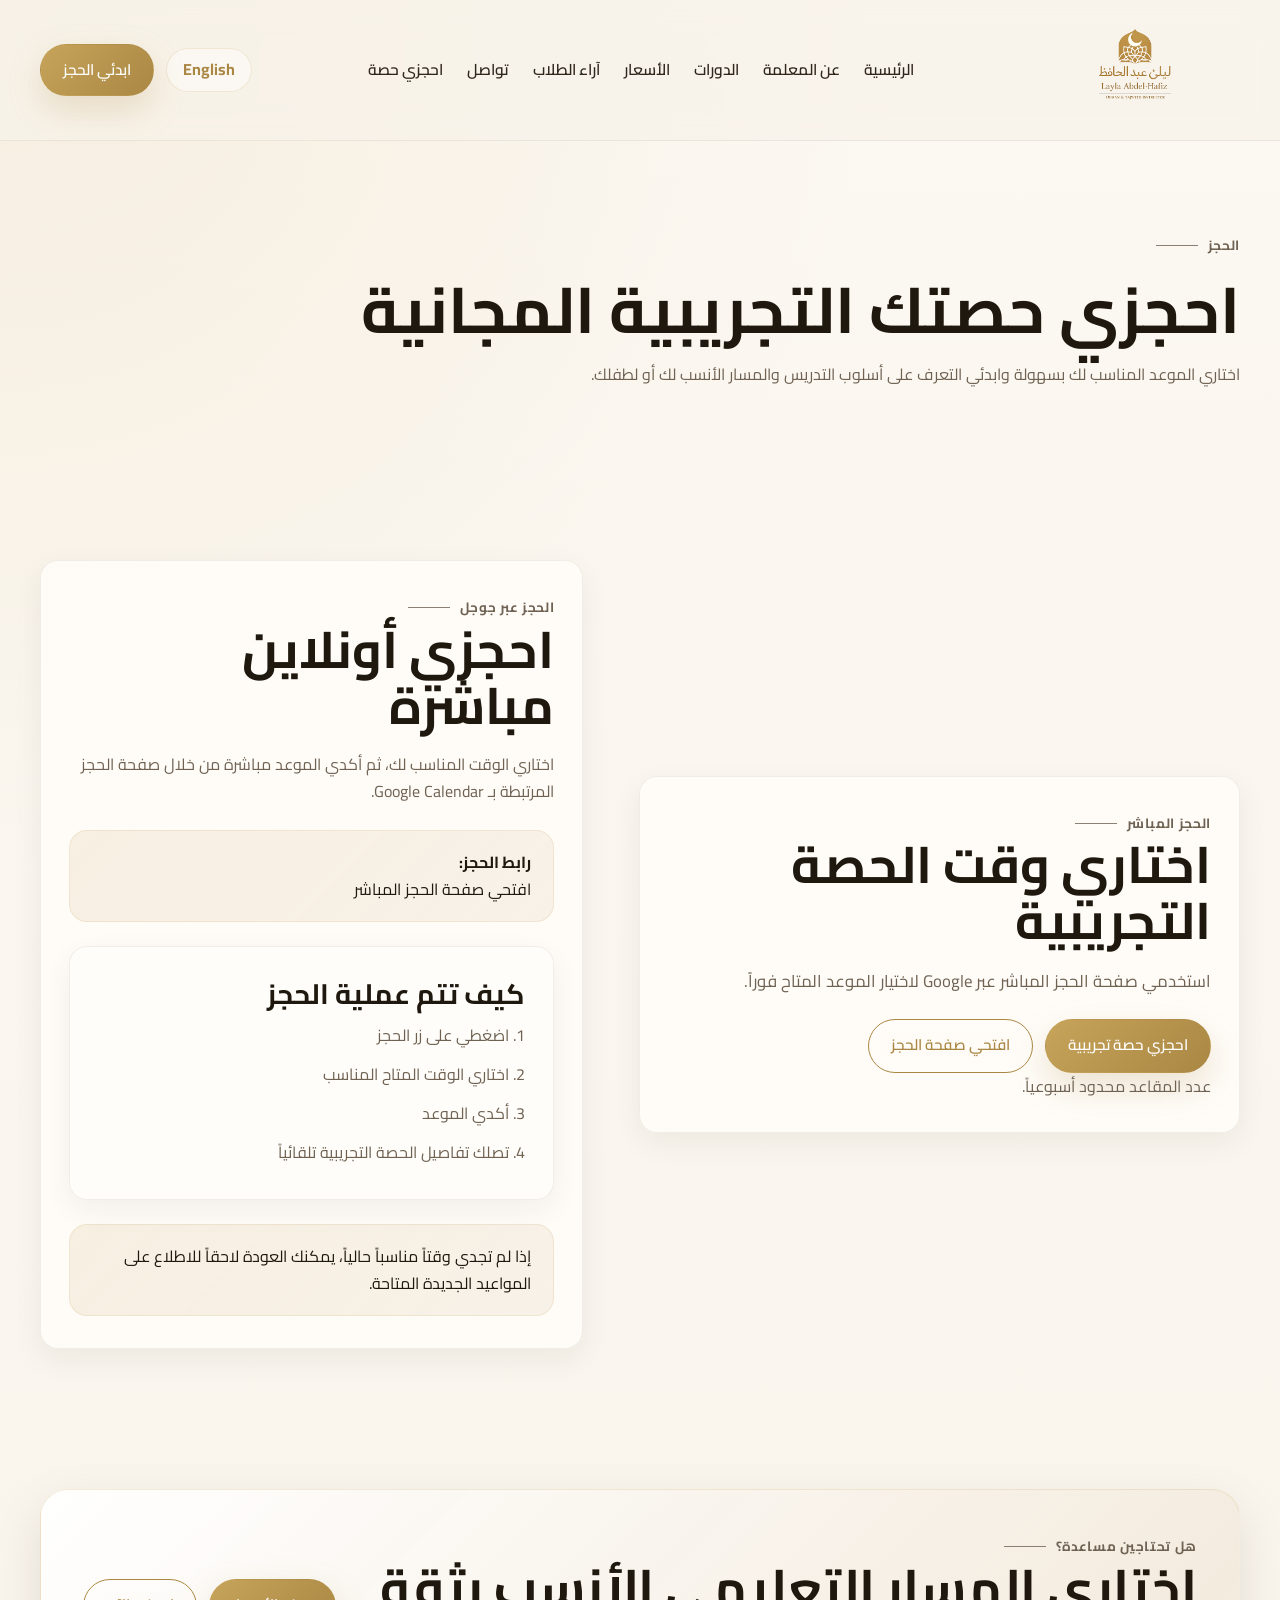
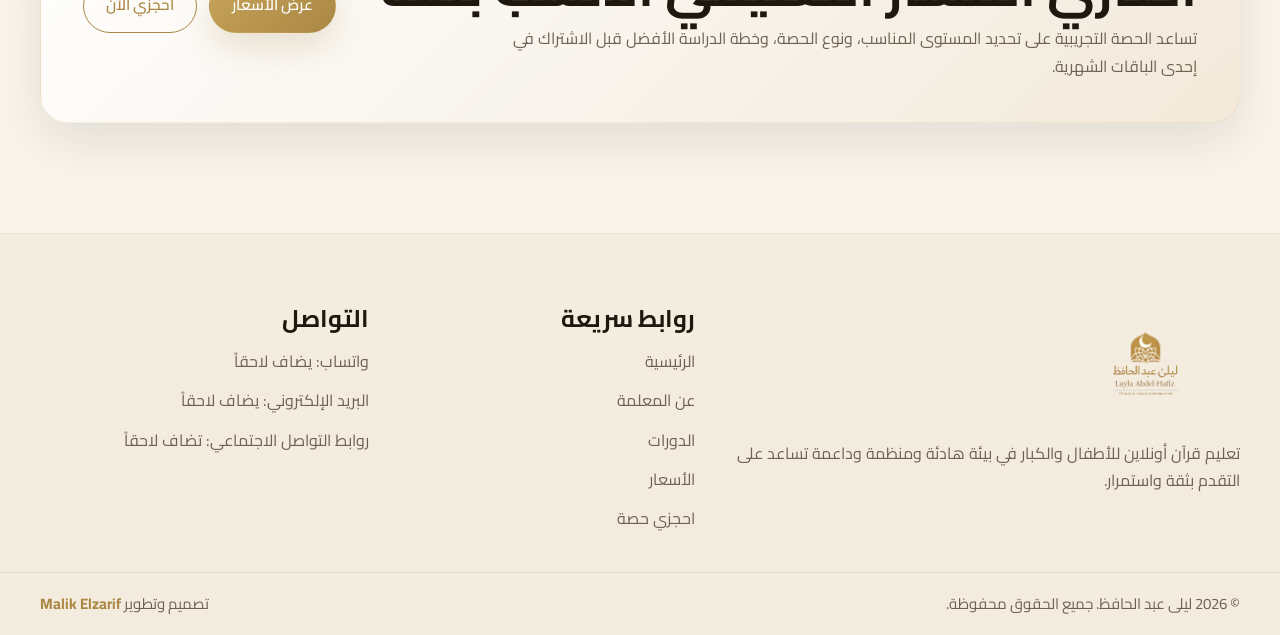
==== booking-ar.html @ ade0690b "Add files via upload" ====
<!DOCTYPE html>
<html lang="ar" dir="rtl">
<head>
  <meta charset="UTF-8" />
  <meta name="viewport" content="width=device-width, initial-scale=1.0" />
  <title>احجزي حصة تجريبية | الشيخة ليلى عبد الحافظ</title>
  <meta
    name="description"
    content="احجزي حصة قرآن تجريبية مجانية مع الشيخة ليلى عبد الحافظ. اختاري الموعد المناسب بسهولة عبر صفحة الحجز."
  />
  <meta name="theme-color" content="#c7a45a" />

  <link rel="preconnect" href="https://fonts.googleapis.com" />
  <link rel="preconnect" href="https://fonts.gstatic.com" crossorigin />
  <link
    href="https://fonts.googleapis.com/css2?family=Cairo:wght@400;500;600;700&family=Cormorant+Garamond:wght@500;600;700&display=swap"
    rel="stylesheet"
  />

  <link rel="stylesheet" href="css/style.css" />
</head>
<body class="rtl">
  <a class="skip-link" href="#main-content">انتقل إلى المحتوى</a>

  <header class="site-header" id="top">
    <div class="container header-inner">
      <a href="index-ar.html" class="brand" aria-label="الصفحة الرئيسية للشيخة ليلى عبد الحافظ">
        <img
          src="assets/images/logo-main.png"
          alt="شعار ليلى عبد الحافظ"
          class="site-logo"
        />
      </a>

      <nav class="main-nav" aria-label="التنقل الرئيسي">
        <a href="index-ar.html#home">الرئيسية</a>
        <a href="index-ar.html#about">عن المعلمة</a>
        <a href="index-ar.html#courses">الدورات</a>
        <a href="index-ar.html#pricing">الأسعار</a>
        <a href="index-ar.html#testimonials">آراء الطلاب</a>
        <a href="index-ar.html#contact">تواصل</a>
        <a href="booking-ar.html">احجزي حصة</a>
      </nav>

      <div class="header-actions">
        <a class="lang-switch" href="booking.html" aria-label="التبديل إلى الإنجليزية">
          English
        </a>
        <a
          class="btn btn-sm btn-primary"
          href="https://calendar.app.google/a3Hc6gs7eMdaEA286"
          target="_blank"
          rel="noopener noreferrer"
        >
          ابدئي الحجز
        </a>
      </div>

      <button
        class="menu-toggle"
        type="button"
        aria-expanded="false"
        aria-controls="mobile-menu"
        aria-label="فتح القائمة"
      >
        <span></span>
        <span></span>
        <span></span>
      </button>
    </div>

    <div class="mobile-menu" id="mobile-menu">
      <nav class="mobile-nav" aria-label="التنقل عبر الجوال">
        <a href="index-ar.html#home">الرئيسية</a>
        <a href="index-ar.html#about">عن المعلمة</a>
        <a href="index-ar.html#courses">الدورات</a>
        <a href="index-ar.html#pricing">الأسعار</a>
        <a href="index-ar.html#testimonials">آراء الطلاب</a>
        <a href="index-ar.html#contact">تواصل</a>
        <a href="booking-ar.html">احجزي حصة</a>
        <a href="booking.html">English</a>
      </nav>
    </div>
  </header>

  <main id="main-content">
    <section class="page-hero">
      <div class="container">
        <p class="eyebrow">الحجز</p>
        <h1>احجزي حصتك التجريبية المجانية</h1>
        <p>
          اختاري الموعد المناسب لك بسهولة وابدئي التعرف على أسلوب التدريس
          والمسار الأنسب لك أو لطفلك.
        </p>
      </div>
    </section>

    <section class="section" id="booking-form">
      <div class="container split-layout">
        <div class="content-card">
          <p class="eyebrow">الحجز المباشر</p>
          <h2>اختاري وقت الحصة التجريبية</h2>
          <p class="section-intro">
            استخدمي صفحة الحجز المباشر عبر Google لاختيار الموعد المتاح فوراً.
          </p>

          <div class="cta-actions" style="margin-top: 24px;">
            <a
              class="btn btn-primary"
              href="https://calendar.app.google/a3Hc6gs7eMdaEA286"
              target="_blank"
              rel="noopener noreferrer"
            >
              احجزي حصة تجريبية
            </a>

            <a
              class="btn btn-secondary"
              href="https://calendar.app.google/a3Hc6gs7eMdaEA286"
              target="_blank"
              rel="noopener noreferrer"
            >
              افتحي صفحة الحجز
            </a>
          </div>

          <p class="cta-note">عدد المقاعد محدود أسبوعياً.</p>
        </div>

        <div class="content-card">
          <p class="eyebrow">الحجز عبر جوجل</p>
          <h2>احجزي أونلاين مباشرة</h2>
          <p>
            اختاري الوقت المناسب لك، ثم أكدي الموعد مباشرة من خلال صفحة
            الحجز المرتبطة بـ Google Calendar.
          </p>

          <div class="trial-banner" style="margin-top: 24px;">
            <p>
              <strong>رابط الحجز:</strong><br />
              <a
                href="https://calendar.app.google/a3Hc6gs7eMdaEA286"
                target="_blank"
                rel="noopener noreferrer"
              >
                افتحي صفحة الحجز المباشر
              </a>
            </p>
          </div>

          <div class="content-card" style="margin-top: 24px;">
            <h3>كيف تتم عملية الحجز</h3>
            <ul style="display:grid; gap:12px; color:var(--text-soft);">
              <li>1. اضغطي على زر الحجز</li>
              <li>2. اختاري الوقت المتاح المناسب</li>
              <li>3. أكدي الموعد</li>
              <li>4. تصلك تفاصيل الحصة التجريبية تلقائياً</li>
            </ul>
          </div>

          <div class="trial-banner" style="margin-top: 24px;">
            <p>
              إذا لم تجدي وقتاً مناسباً حالياً، يمكنك العودة لاحقاً للاطلاع على
              المواعيد الجديدة المتاحة.
            </p>
          </div>
        </div>
      </div>
    </section>

    <section class="section cta-section">
      <div class="container cta-box">
        <div>
          <p class="eyebrow">هل تحتاجين مساعدة؟</p>
          <h2>اختاري المسار التعليمي الأنسب بثقة</h2>
          <p>
            تساعد الحصة التجريبية على تحديد المستوى المناسب، ونوع الحصة،
            وخطة الدراسة الأفضل قبل الاشتراك في إحدى الباقات الشهرية.
          </p>
        </div>

        <div class="cta-actions">
          <a class="btn btn-primary" href="index-ar.html#pricing">عرض الأسعار</a>
          <a
            class="btn btn-secondary"
            href="https://calendar.app.google/a3Hc6gs7eMdaEA286"
            target="_blank"
            rel="noopener noreferrer"
          >
            احجزي الآن
          </a>
        </div>
      </div>
    </section>
  </main>

  <footer class="site-footer" id="contact">
    <div class="container footer-grid">
      <div class="footer-brand">
        <a href="index-ar.html" class="brand footer-brand-link">
          <img
            src="assets/images/logo-main.png"
            alt="شعار ليلى عبد الحافظ"
            class="site-logo footer-logo"
          />
        </a>
        <p>
          تعليم قرآن أونلاين للأطفال والكبار في بيئة هادئة ومنظمة وداعمة تساعد
          على التقدم بثقة واستمرار.
        </p>
      </div>

      <div class="footer-links">
        <h3>روابط سريعة</h3>
        <ul>
          <li><a href="index-ar.html#home">الرئيسية</a></li>
          <li><a href="index-ar.html#about">عن المعلمة</a></li>
          <li><a href="index-ar.html#courses">الدورات</a></li>
          <li><a href="index-ar.html#pricing">الأسعار</a></li>
          <li><a href="booking-ar.html">احجزي حصة</a></li>
        </ul>
      </div>

      <div class="footer-contact">
        <h3>التواصل</h3>
        <ul>
          <li>واتساب: يضاف لاحقاً</li>
          <li>البريد الإلكتروني: يضاف لاحقاً</li>
          <li>روابط التواصل الاجتماعي: تضاف لاحقاً</li>
        </ul>
      </div>
    </div>

    <div class="footer-bottom">
      <div class="container footer-bottom-inner">
        <p>© 2026 ليلى عبد الحافظ. جميع الحقوق محفوظة.</p>
        <p>
          تصميم وتطوير
          <a href="https://malikelzarif.com" target="_blank" rel="noopener noreferrer">
            Malik Elzarif
          </a>
        </p>
      </div>
    </div>
  </footer>

  <script src="js/script.js"></script>
</body>
</html>
---- css/style.css ----
/* =========================
   LAILA ABDUL HAFIZ WEBSITE
   Global Design System
   ========================= */

:root {
  --bg: #f8f3ea;
  --bg-soft: #fdfaf4;
  --surface: #fffdf9;
  --surface-strong: #f4ece0;
  --text: #2f261c;
  --text-soft: #6f6253;
  --heading: #1f180f;
  --line: rgba(80, 58, 30, 0.12);
  --gold: #c7a45a;
  --gold-deep: #aa8743;
  --gold-soft: rgba(199, 164, 90, 0.14);
  --beige: #e8dcc7;
  --beige-deep: #d7c4a4;
  --white: #ffffff;
  --shadow-sm: 0 10px 30px rgba(40, 28, 12, 0.06);
  --shadow-md: 0 18px 50px rgba(40, 28, 12, 0.1);
  --shadow-lg: 0 24px 70px rgba(40, 28, 12, 0.14);
  --radius-sm: 12px;
  --radius-md: 18px;
  --radius-lg: 28px;
  --radius-pill: 999px;
  --container: 1200px;
  --header-height: 92px;
  --transition: 0.28s ease;
}

/* =========================
   RESET
   ========================= */

*,
*::before,
*::after {
  box-sizing: border-box;
}

html {
  scroll-behavior: smooth;
}

body {
  margin: 0;
  min-width: 320px;
  background:
    radial-gradient(circle at top left, rgba(199, 164, 90, 0.12), transparent 34%),
    linear-gradient(180deg, #fcf8f2 0%, #f8f3ea 100%);
  color: var(--text);
  font-family: "Inter", system-ui, -apple-system, BlinkMacSystemFont, "Segoe UI", sans-serif;
  font-size: 16px;
  line-height: 1.7;
  overflow-x: hidden;
}

body.rtl {
  font-family: "Cairo", "Inter", sans-serif;
  direction: rtl;
  text-align: right;
}

body.menu-open {
  overflow: hidden;
}

img {
  display: block;
  max-width: 100%;
  height: auto;
}

a {
  color: inherit;
  text-decoration: none;
  transition:
    color var(--transition),
    background-color var(--transition),
    border-color var(--transition),
    transform var(--transition),
    box-shadow var(--transition);
}

button,
input,
textarea,
select {
  font: inherit;
}

button {
  cursor: pointer;
  border: 0;
  background: transparent;
}

ul,
ol {
  margin: 0;
  padding: 0;
  list-style: none;
}

p,
h1,
h2,
h3,
h4 {
  margin-top: 0;
}

h1,
h2,
h3,
h4 {
  color: var(--heading);
  font-family: "Cormorant Garamond", Georgia, serif;
  line-height: 1.1;
  letter-spacing: -0.02em;
}

body.rtl h1,
body.rtl h2,
body.rtl h3,
body.rtl h4 {
  font-family: "Cairo", sans-serif;
  letter-spacing: 0;
}

::selection {
  background: rgba(199, 164, 90, 0.22);
}

/* =========================
   LAYOUT
   ========================= */

.container {
  width: min(100% - 2rem, var(--container));
  margin-inline: auto;
}

.section {
  padding: 110px 0;
}

.section-heading {
  max-width: 760px;
  margin-bottom: 56px;
}

.section-heading.center {
  margin-inline: auto;
  text-align: center;
}

.section-heading h2,
.section h2 {
  font-size: clamp(2.2rem, 4vw, 3.6rem);
  margin-bottom: 18px;
}

.section-intro {
  color: var(--text-soft);
  font-size: 1.05rem;
}

.eyebrow {
  display: inline-flex;
  align-items: center;
  gap: 10px;
  margin-bottom: 18px;
  color: var(--gold-deep);
  font-size: 0.84rem;
  font-weight: 700;
  letter-spacing: 0.18em;
  text-transform: uppercase;
}

body.rtl .eyebrow {
  letter-spacing: 0.05em;
}

.eyebrow::before {
  content: "";
  width: 42px;
  height: 1px;
  background: currentColor;
  opacity: 0.8;
}

body.rtl .eyebrow::before {
  order: 2;
}

.skip-link {
  position: absolute;
  top: -100px;
  left: 20px;
  z-index: 1000;
  padding: 12px 18px;
  border-radius: var(--radius-pill);
  background: var(--heading);
  color: var(--white);
}

.skip-link:focus {
  top: 20px;
}

/* =========================
   BUTTONS
   ========================= */

.btn {
  display: inline-flex;
  align-items: center;
  justify-content: center;
  min-height: 54px;
  padding: 0 24px;
  border: 1px solid transparent;
  border-radius: var(--radius-pill);
  font-weight: 600;
  text-align: center;
  box-shadow: none;
}

.btn:hover {
  transform: translateY(-2px);
}

.btn-primary {
  background: linear-gradient(135deg, var(--gold) 0%, var(--gold-deep) 100%);
  color: #fff;
  box-shadow: 0 14px 34px rgba(170, 135, 67, 0.22);
}

.btn-primary:hover {
  box-shadow: 0 18px 42px rgba(170, 135, 67, 0.3);
}

.btn-secondary {
  background: rgba(255, 255, 255, 0.65);
  color: var(--heading);
  border-color: rgba(199, 164, 90, 0.25);
  backdrop-filter: blur(6px);
}

.btn-secondary:hover {
  background: var(--white);
  border-color: rgba(199, 164, 90, 0.5);
}

.btn-sm {
  min-height: 44px;
  padding: 0 18px;
  font-size: 0.95rem;
}

.text-link {
  display: inline-flex;
  align-items: center;
  gap: 10px;
  color: var(--gold-deep);
  font-weight: 700;
}

.text-link::after {
  content: "→";
  font-size: 1rem;
}

body.rtl .text-link::after {
  content: "←";
}

/* =========================
   HEADER / LOGO
   ========================= */

.site-header {
  position: sticky;
  top: 0;
  z-index: 100;
  backdrop-filter: blur(14px);
  background: rgba(248, 243, 234, 0.78);
  border-bottom: 1px solid rgba(80, 58, 30, 0.08);
}

.header-inner {
  display: flex;
  align-items: center;
  justify-content: space-between;
  gap: 22px;
  min-height: var(--header-height);
}

.brand {
  display: inline-flex;
  align-items: center;
  flex-shrink: 0;
}

.site-logo {
  display: block;
  width: auto;
  height: 140px;
  object-fit: contain;
}

.footer-logo {
  height: 126px;
}

.main-nav {
  display: flex;
  align-items: center;
  gap: 24px;
}

.main-nav a {
  position: relative;
  color: var(--text);
  font-size: 0.97rem;
  font-weight: 600;
}

.main-nav a::after {
  content: "";
  position: absolute;
  inset-inline-start: 0;
  bottom: -8px;
  width: 0;
  height: 2px;
  border-radius: 999px;
  background: var(--gold);
  transition: width var(--transition);
}

.main-nav a:hover,
.main-nav a:focus-visible {
  color: var(--heading);
}

.main-nav a:hover::after,
.main-nav a:focus-visible::after {
  width: 100%;
}

.header-actions {
  display: flex;
  align-items: center;
  gap: 12px;
}

.lang-switch {
  display: inline-flex;
  align-items: center;
  justify-content: center;
  min-height: 44px;
  padding: 0 16px;
  border: 1px solid rgba(199, 164, 90, 0.22);
  border-radius: var(--radius-pill);
  color: var(--gold-deep);
  font-weight: 700;
  background: rgba(255, 255, 255, 0.48);
}

.lang-switch:hover {
  background: var(--white);
}

.menu-toggle {
  display: none;
  flex-direction: column;
  justify-content: center;
  gap: 5px;
  width: 48px;
  height: 48px;
  border-radius: 50%;
  border: 1px solid rgba(199, 164, 90, 0.2);
  background: rgba(255, 255, 255, 0.6);
}

.menu-toggle span {
  width: 20px;
  height: 2px;
  margin-inline: auto;
  border-radius: 999px;
  background: var(--heading);
}

.mobile-menu {
  display: none;
  border-top: 1px solid rgba(80, 58, 30, 0.08);
  background: rgba(253, 250, 244, 0.98);
}

.mobile-nav {
  display: flex;
  flex-direction: column;
  padding: 12px 1rem 20px;
}

.mobile-nav a {
  padding: 14px 6px;
  border-bottom: 1px solid rgba(80, 58, 30, 0.06);
  font-weight: 600;
  color: var(--text);
}

.mobile-menu.is-open {
  display: block;
}

/* =========================
   HERO
   ========================= */

.hero-section {
  position: relative;
  padding: 90px 0 70px;
  overflow: hidden;
}

.hero-section::before,
.hero-section::after {
  content: "";
  position: absolute;
  border-radius: 50%;
  filter: blur(12px);
  z-index: -1;
}

.hero-section::before {
  width: 320px;
  height: 320px;
  top: -90px;
  inset-inline-end: -80px;
  background: rgba(199, 164, 90, 0.12);
}

.hero-section::after {
  width: 260px;
  height: 260px;
  bottom: -80px;
  inset-inline-start: -40px;
  background: rgba(215, 196, 164, 0.22);
}

.hero-grid {
  display: grid;
  grid-template-columns: minmax(0, 1.05fr) minmax(320px, 0.95fr);
  gap: 56px;
  align-items: center;
}

.hero-content h1 {
  font-size: clamp(3rem, 6vw, 5.3rem);
  margin-bottom: 22px;
}

.hero-text,
.hero-content p {
  max-width: 650px;
  margin-bottom: 28px;
  color: var(--text-soft);
  font-size: 1.08rem;
}

.hero-actions {
  display: flex;
  flex-wrap: wrap;
  gap: 14px;
  margin-bottom: 28px;
}

.hero-points {
  display: flex;
  flex-wrap: wrap;
  gap: 12px;
}

.hero-points li {
  padding: 10px 16px;
  border: 1px solid rgba(199, 164, 90, 0.18);
  border-radius: var(--radius-pill);
  background: rgba(255, 255, 255, 0.5);
  color: var(--text);
  font-size: 0.95rem;
  font-weight: 600;
}

.hero-media {
  position: relative;
}

.hero-image-card,
.hero-media > img {
  position: relative;
  overflow: hidden;
  border-radius: var(--radius-lg);
  background: linear-gradient(180deg, rgba(255, 255, 255, 0.65), rgba(240, 230, 212, 0.8));
  box-shadow: var(--shadow-lg);
  border: 1px solid rgba(199, 164, 90, 0.18);
}

.hero-image-card {
  padding: 14px;
}

.hero-image-card img,
.hero-media > img {
  width: 100%;
  min-height: 420px;
  object-fit: cover;
  border-radius: calc(var(--radius-lg) - 10px);
}

.hero-media::after {
  content: "";
  position: absolute;
  inset-inline-end: -16px;
  bottom: -18px;
  width: 140px;
  height: 140px;
  border-radius: 26px;
  background: linear-gradient(135deg, rgba(199, 164, 90, 0.22), rgba(215, 196, 164, 0.4));
  z-index: -1;
}

/* =========================
   TRUST / CARDS
   ========================= */

.trust-section {
  padding: 0 0 20px;
}

.trust-grid {
  display: grid;
  grid-template-columns: repeat(3, minmax(0, 1fr));
  gap: 22px;
}

.trust-card,
.feature-card,
.course-card,
.testimonial-card,
.pricing-card,
.content-card {
  position: relative;
  background: rgba(255, 253, 249, 0.84);
  border: 1px solid rgba(80, 58, 30, 0.08);
  border-radius: var(--radius-md);
  box-shadow: var(--shadow-sm);
}

.trust-card {
  padding: 30px 26px;
}

.trust-card h2 {
  font-size: 1.7rem;
  margin-bottom: 10px;
}

.trust-card p {
  margin-bottom: 0;
  color: var(--text-soft);
}

/* =========================
   SPLIT SECTION
   ========================= */

.split-layout {
  display: grid;
  grid-template-columns: minmax(300px, 0.95fr) minmax(0, 1.05fr);
  gap: 56px;
  align-items: center;
}

body.rtl .split-layout {
  grid-template-columns: minmax(0, 1.05fr) minmax(300px, 0.95fr);
}

.section-media img,
.image-frame img,
.split-layout img {
  width: 100%;
  min-height: 420px;
  object-fit: cover;
  border-radius: var(--radius-lg);
  box-shadow: var(--shadow-md);
}

.image-frame {
  position: relative;
  padding: 14px;
  border-radius: calc(var(--radius-lg) + 6px);
  background: linear-gradient(180deg, rgba(255, 255, 255, 0.72), rgba(240, 230, 212, 0.86));
  border: 1px solid rgba(199, 164, 90, 0.16);
  box-shadow: var(--shadow-md);
}

.section-content p:last-of-type {
  margin-bottom: 24px;
}

/* =========================
   FEATURES / COURSES
   ========================= */

.feature-grid,
.course-grid,
.testimonial-grid,
.pricing-grid {
  display: grid;
  gap: 24px;
}

.feature-grid {
  grid-template-columns: repeat(3, minmax(0, 1fr));
}

.course-grid {
  grid-template-columns: repeat(3, minmax(0, 1fr));
}

.testimonial-grid {
  grid-template-columns: repeat(3, minmax(0, 1fr));
}

.pricing-grid {
  grid-template-columns: repeat(4, minmax(0, 1fr));
  align-items: stretch;
}

.feature-card,
.course-card,
.testimonial-card,
.content-card {
  padding: 32px 28px;
}

.feature-card h3,
.course-card h3,
.pricing-card h3,
.content-card h3 {
  font-size: 1.75rem;
  margin-bottom: 12px;
}

.feature-card p,
.course-card p,
.testimonial-card p,
.content-card p {
  margin-bottom: 0;
  color: var(--text-soft);
}

.course-card,
.feature-card {
  overflow: hidden;
}

.course-card::before,
.feature-card::before {
  content: "";
  position: absolute;
  top: 0;
  inset-inline-start: 0;
  width: 100%;
  height: 4px;
  background: linear-gradient(90deg, var(--gold), rgba(199, 164, 90, 0.1));
}

body.rtl .course-card::before,
body.rtl .feature-card::before {
  background: linear-gradient(270deg, var(--gold), rgba(199, 164, 90, 0.1));
}

/* =========================
   PRICING
   ========================= */

.pricing-card {
  display: flex;
  flex-direction: column;
  padding: 34px 28px;
}

.pricing-card h3 {
  display: flex;
  align-items: baseline;
  gap: 4px;
  margin-bottom: 18px;
  font-size: 2.4rem;
}

.pricing-card h3 span {
  color: var(--text-soft);
  font-size: 1rem;
  font-weight: 600;
}

.plan-label {
  display: inline-flex;
  align-items: center;
  align-self: flex-start;
  margin-bottom: 18px;
  padding: 8px 14px;
  border-radius: var(--radius-pill);
  background: var(--gold-soft);
  color: var(--gold-deep);
  font-size: 0.82rem;
  font-weight: 700;
  letter-spacing: 0.08em;
  text-transform: uppercase;
}

body.rtl .plan-label {
  letter-spacing: 0.03em;
}

.pricing-card ul {
  display: grid;
  gap: 12px;
  margin-bottom: 28px;
}

.pricing-card li {
  position: relative;
  padding-inline-start: 24px;
  color: var(--text-soft);
}

body.rtl .pricing-card li {
  padding-inline-start: 0;
  padding-inline-end: 24px;
}

.pricing-card li::before {
  content: "";
  position: absolute;
  top: 0.72em;
  inset-inline-start: 0;
  width: 8px;
  height: 8px;
  border-radius: 50%;
  background: var(--gold);
}

body.rtl .pricing-card li::before {
  inset-inline-start: auto;
  inset-inline-end: 0;
}

.pricing-card .btn {
  margin-top: auto;
}

.pricing-card.featured {
  transform: translateY(-8px);
  border-color: rgba(199, 164, 90, 0.34);
  box-shadow: var(--shadow-lg);
  background: linear-gradient(180deg, rgba(255, 255, 255, 0.95), rgba(249, 242, 228, 0.98));
}

.trial-banner {
  margin-top: 26px;
  padding: 18px 22px;
  text-align: center;
  border-radius: var(--radius-md);
  background: linear-gradient(135deg, rgba(199, 164, 90, 0.14), rgba(215, 196, 164, 0.18));
  border: 1px solid rgba(199, 164, 90, 0.16);
}

.trial-banner p {
  margin: 0;
  color: var(--heading);
}

/* =========================
   TESTIMONIALS
   ========================= */

.testimonial-card {
  height: 100%;
}

.testimonial-card p {
  margin-bottom: 18px;
  font-size: 1.02rem;
}

.testimonial-card span {
  color: var(--gold-deep);
  font-weight: 700;
  font-size: 0.92rem;
}

/* =========================
   CTA
   ========================= */

.cta-section {
  padding-top: 30px;
  padding-bottom: 110px;
}

.cta-box {
  display: flex;
  align-items: center;
  justify-content: space-between;
  gap: 30px;
  padding: 42px;
  border-radius: var(--radius-lg);
  background: linear-gradient(135deg, rgba(255, 255, 255, 0.92), rgba(241, 232, 216, 0.9));
  border: 1px solid rgba(199, 164, 90, 0.18);
  box-shadow: var(--shadow-md);
}

.cta-box h2 {
  margin-bottom: 10px;
}

.cta-box p {
  margin-bottom: 0;
  color: var(--text-soft);
  max-width: 700px;
}

.cta-actions {
  display: flex;
  flex-wrap: wrap;
  gap: 12px;
  flex-shrink: 0;
}

/* =========================
   FOOTER
   ========================= */

.site-footer {
  background: linear-gradient(180deg, rgba(235, 223, 201, 0.36), rgba(222, 208, 182, 0.22));
  border-top: 1px solid rgba(80, 58, 30, 0.08);
}

.footer-grid {
  display: grid;
  grid-template-columns: 1.4fr 0.8fr 0.9fr;
  gap: 34px;
  padding: 72px 0 40px;
}

.footer-brand p,
.footer-contact li,
.footer-links a {
  color: var(--text-soft);
}

.footer-links h3,
.footer-contact h3 {
  margin-bottom: 16px;
  font-size: 1.5rem;
}

.footer-links ul,
.footer-contact ul {
  display: grid;
  gap: 12px;
}

.footer-links a:hover,
.footer-contact a:hover {
  color: var(--gold-deep);
}

.footer-bottom {
  border-top: 1px solid rgba(80, 58, 30, 0.08);
}

.footer-bottom-inner {
  display: flex;
  align-items: center;
  justify-content: space-between;
  gap: 18px;
  padding: 18px 0;
}

.footer-bottom p {
  margin: 0;
  color: var(--text-soft);
  font-size: 0.94rem;
}

.footer-bottom a {
  color: var(--gold-deep);
  font-weight: 700;
}

/* =========================
   INTERNAL PAGES / FORMS
   ========================= */

.page-hero {
  padding: 90px 0 46px;
}

.page-hero h1 {
  font-size: clamp(2.7rem, 5vw, 4.6rem);
  margin-bottom: 16px;
}

.page-hero p {
  max-width: 760px;
  color: var(--text-soft);
}

.form-grid {
  display: grid;
  grid-template-columns: repeat(2, minmax(0, 1fr));
  gap: 18px;
}

.form-group {
  display: grid;
  gap: 8px;
}

.form-group.full {
  grid-column: 1 / -1;
}

label {
  color: var(--heading);
  font-weight: 600;
}

input,
select,
textarea {
  width: 100%;
  min-height: 54px;
  padding: 14px 16px;
  border: 1px solid rgba(80, 58, 30, 0.12);
  border-radius: 14px;
  background: rgba(255, 255, 255, 0.9);
  color: var(--text);
  outline: none;
}

textarea {
  min-height: 150px;
  resize: vertical;
}

input:focus,
select:focus,
textarea:focus {
  border-color: rgba(199, 164, 90, 0.55);
  box-shadow: 0 0 0 4px rgba(199, 164, 90, 0.12);
}

/* =========================
   RTL
   ========================= */

body.rtl .section-heading.center,
body.rtl .trial-banner,
body.rtl .cta-box {
  text-align: inherit;
}

body.rtl .footer-links ul,
body.rtl .footer-contact ul {
  text-align: right;
}

/* =========================
   RESPONSIVE
   ========================= */

@media (max-width: 1140px) {
  .main-nav {
    gap: 18px;
  }

  .hero-grid,
  .split-layout,
  .feature-grid,
  .course-grid,
  .testimonial-grid,
  .pricing-grid,
  .footer-grid {
    gap: 20px;
  }

  .pricing-grid {
    grid-template-columns: repeat(2, minmax(0, 1fr));
  }

  .feature-grid,
  .course-grid,
  .testimonial-grid {
    grid-template-columns: repeat(2, minmax(0, 1fr));
  }

  .footer-grid {
    grid-template-columns: 1fr 1fr;
  }

  .footer-brand {
    grid-column: 1 / -1;
  }
}

@media (max-width: 980px) {
  :root {
    --header-height: 82px;
  }

  .main-nav,
  .header-actions .btn {
    display: none;
  }

  .menu-toggle {
    display: inline-flex;
  }

  .header-actions {
    margin-inline-start: auto;
  }

  .site-logo {
    height: 60px;
  }

  .footer-logo {
    height: 72px;
  }

  .hero-grid,
  .split-layout,
  .cta-box {
    grid-template-columns: 1fr;
  }

  body.rtl .split-layout {
    grid-template-columns: 1fr;
  }

  .hero-section {
    padding-top: 64px;
  }

  .hero-content {
    order: 1;
  }

  .hero-media {
    order: 2;
  }

  .hero-image-card img,
  .hero-media > img,
  .section-media img,
  .image-frame img,
  .split-layout img {
    min-height: 320px;
  }

  .cta-box {
    align-items: flex-start;
  }

  .cta-actions {
    width: 100%;
  }

  .footer-bottom-inner {
    flex-direction: column;
    align-items: flex-start;
  }

  body.rtl .footer-bottom-inner {
    align-items: flex-end;
  }
}

@media (max-width: 720px) {
  .section {
    padding: 82px 0;
  }

  .header-inner {
    gap: 14px;
  }

  .site-logo {
    height: 52px;
  }

  .footer-logo {
    height: 64px;
  }

  .hero-content h1,
  .page-hero h1 {
    font-size: clamp(2.25rem, 11vw, 3.3rem);
  }

  .hero-text,
  .hero-content p,
  .page-hero p {
    font-size: 1rem;
  }

  .hero-points {
    flex-direction: column;
    align-items: flex-start;
  }

  body.rtl .hero-points {
    align-items: flex-end;
  }

  .trust-grid,
  .feature-grid,
  .course-grid,
  .testimonial-grid,
  .pricing-grid,
  .footer-grid,
  .form-grid {
    grid-template-columns: 1fr;
  }

  .pricing-card.featured {
    transform: none;
  }

  .cta-box {
    padding: 28px 22px;
  }

  .feature-card,
  .course-card,
  .testimonial-card,
  .pricing-card,
  .trust-card,
  .content-card {
    padding: 24px 20px;
  }

  .footer-grid {
    padding-top: 56px;
  }

  .footer-bottom-inner {
    padding: 16px 0 22px;
  }
}

@media (max-width: 520px) {
  .container {
    width: min(100% - 1.2rem, var(--container));
  }

  .hero-actions,
  .cta-actions {
    flex-direction: column;
    align-items: stretch;
  }

  .btn,
  .lang-switch {
    width: 100%;
  }

  .hero-image-card {
    padding: 10px;
  }

  .section-heading {
    margin-bottom: 36px;
  }

  .eyebrow {
    font-size: 0.74rem;
  }
}.reviews-grid {
  display: grid;
  grid-template-columns: repeat(3, minmax(0, 1fr));
  gap: 24px;
}

.review-card {
  padding: 28px 24px;
  border-radius: var(--radius-md);
  background: rgba(255, 253, 249, 0.88);
  border: 1px solid rgba(80, 58, 30, 0.08);
  box-shadow: var(--shadow-sm);
}

.review-header {
  display: flex;
  align-items: center;
  justify-content: space-between;
  gap: 12px;
  margin-bottom: 14px;
}

.review-name {
  font-weight: 700;
  color: var(--heading);
}

.review-stars {
  color: var(--gold-deep);
  letter-spacing: 2px;
  font-size: 0.95rem;
}

.review-text {
  margin: 0 0 14px;
  color: var(--text-soft);
}

.review-date {
  font-size: 0.9rem;
  color: var(--text-soft);
  opacity: 0.8;
}

.loading-review {
  text-align: center;
}

@media (max-width: 980px) {
  .reviews-grid {
    grid-template-columns: repeat(2, minmax(0, 1fr));
  }
}

@media (max-width: 720px) {
  .reviews-grid {
    grid-template-columns: 1fr;
  }
}.btn {
  display: inline-block;
  padding: 12px 22px;
  border-radius: 999px;
  font-weight: 600;
  font-size: 0.95rem;
  text-decoration: none;
  text-align: center;
  cursor: pointer;
  transition: all 0.3s ease;
}

.btn-secondary {
  background: transparent;
  color: var(--gold-deep);
  border: 1.5px solid var(--gold-deep);
}

.btn-secondary:hover {
  background: var(--gold-deep);
  color: #fff;
  transform: translateY(-2px);
}
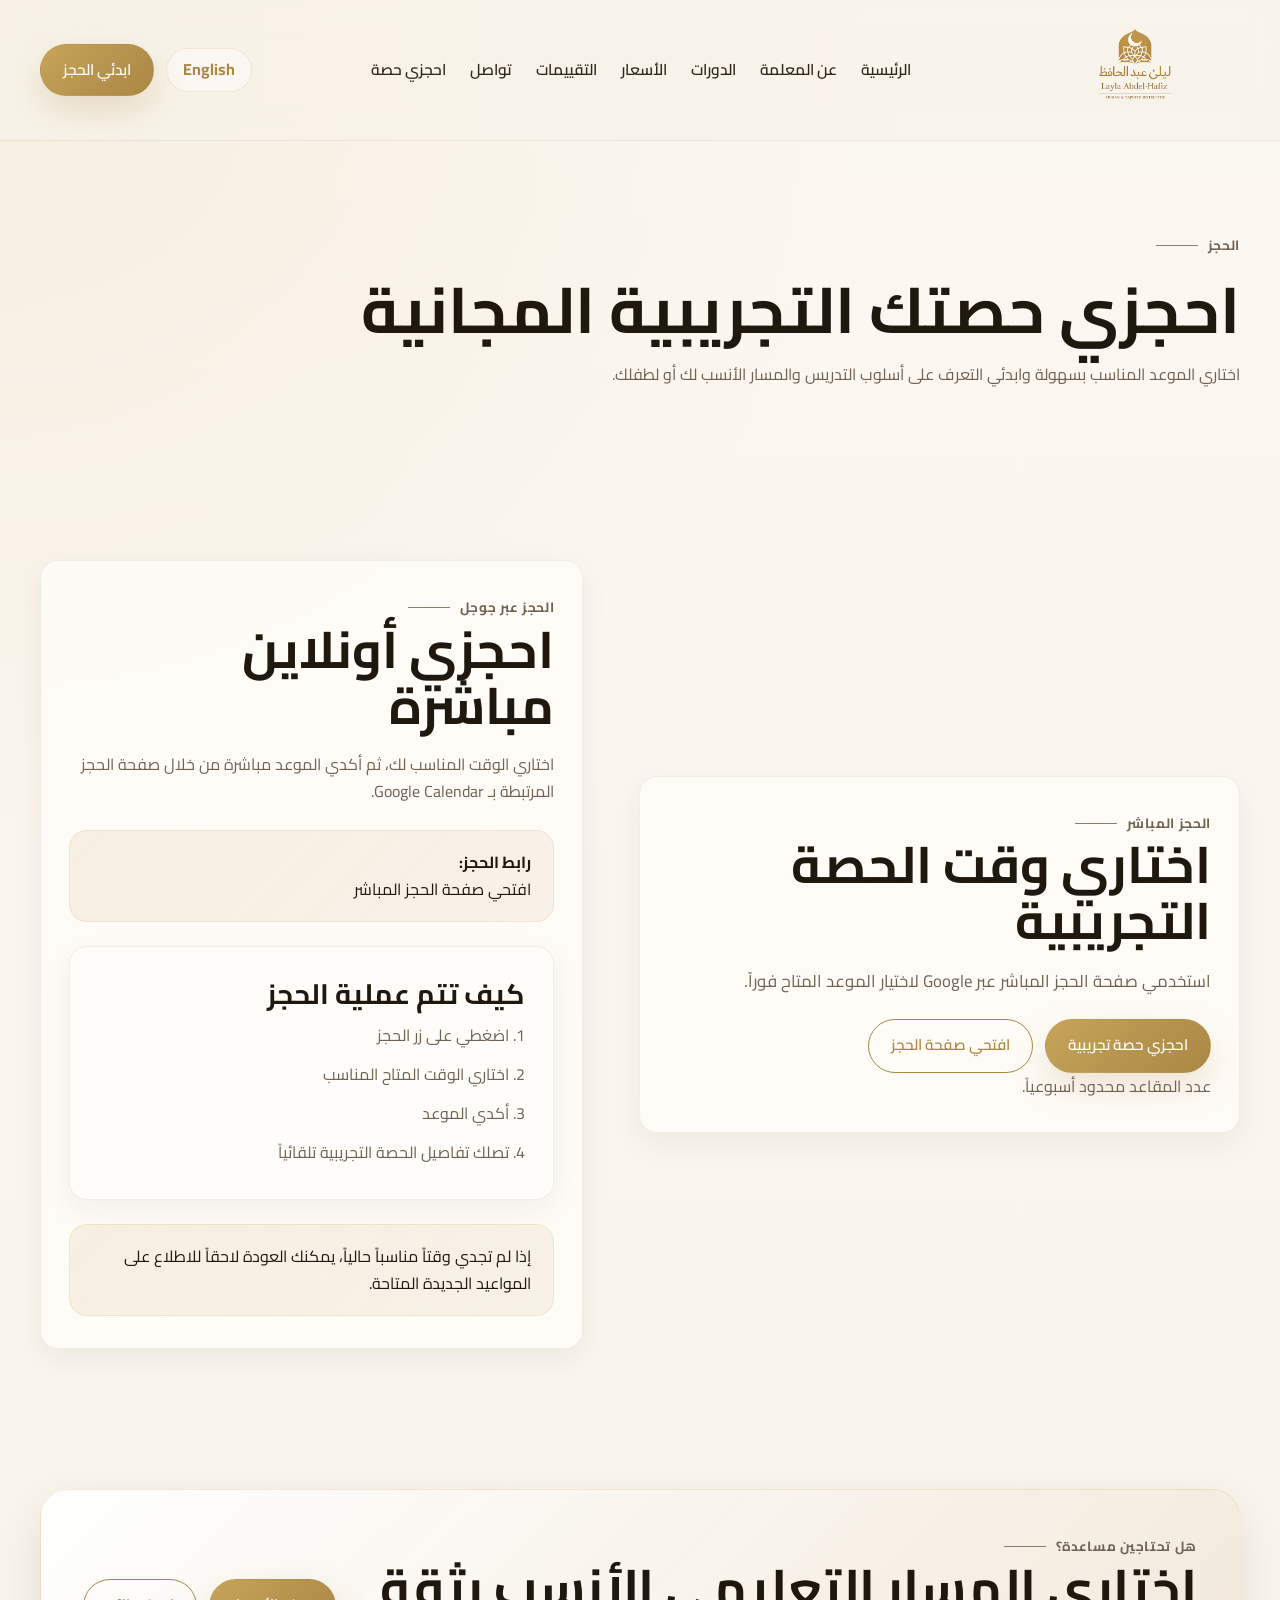
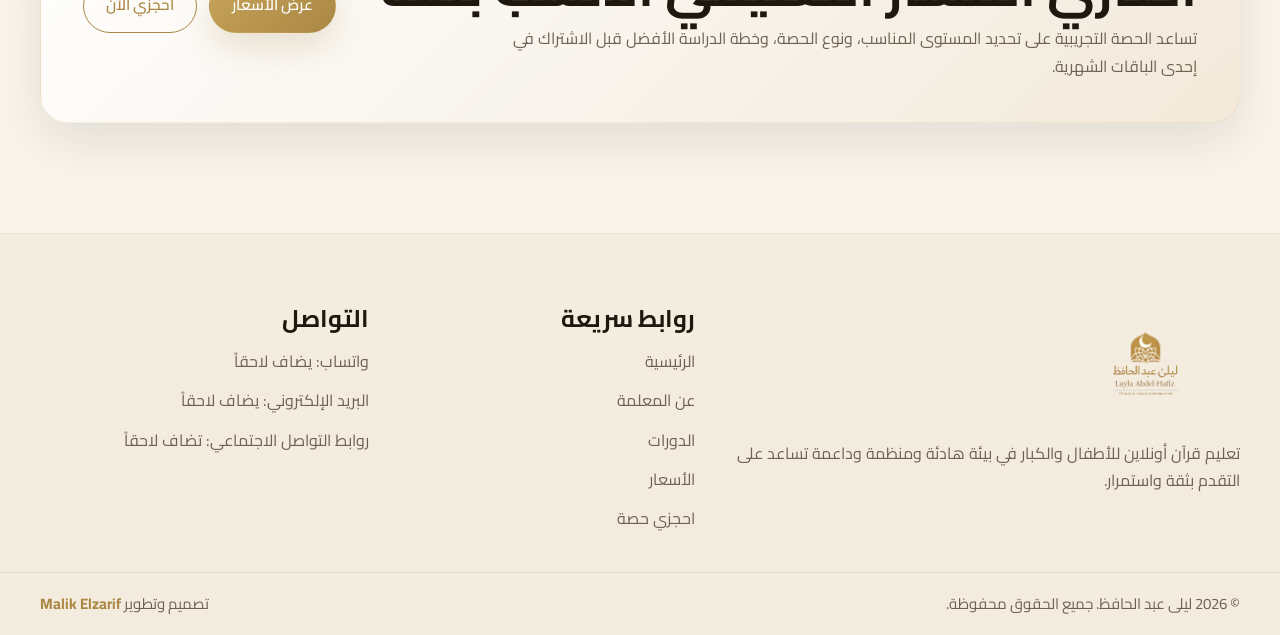
==== commit 4892b364: "Add files via upload" ====
--- a/booking-ar.html
+++ b/booking-ar.html
@@ -37,13 +37,13 @@
         <a href="index-ar.html#about">عن المعلمة</a>
         <a href="index-ar.html#courses">الدورات</a>
         <a href="index-ar.html#pricing">الأسعار</a>
-        <a href="index-ar.html#testimonials">آراء الطلاب</a>
+        <a href="index-ar.html#testimonials">التقييمات</a>
         <a href="index-ar.html#contact">تواصل</a>
         <a href="booking-ar.html">احجزي حصة</a>
       </nav>
 
       <div class="header-actions">
-        <a class="lang-switch" href="booking.html" aria-label="التبديل إلى الإنجليزية">
+        <a class="lang-switch" href="booking.html" aria-label="Switch to English">
           English
         </a>
         <a
@@ -75,7 +75,7 @@
         <a href="index-ar.html#about">عن المعلمة</a>
         <a href="index-ar.html#courses">الدورات</a>
         <a href="index-ar.html#pricing">الأسعار</a>
-        <a href="index-ar.html#testimonials">آراء الطلاب</a>
+        <a href="index-ar.html#testimonials">التقييمات</a>
         <a href="index-ar.html#contact">تواصل</a>
         <a href="booking-ar.html">احجزي حصة</a>
         <a href="booking.html">English</a>
@@ -89,7 +89,7 @@
         <p class="eyebrow">الحجز</p>
         <h1>احجزي حصتك التجريبية المجانية</h1>
         <p>
-          اختاري الموعد المناسب لك بسهولة وابدئي التعرف على أسلوب التدريس
+          اختاري الموعد المناسب بسهولة وابدئي التعرف على أسلوب التدريس
           والمسار الأنسب لك أو لطفلك.
         </p>
       </div>
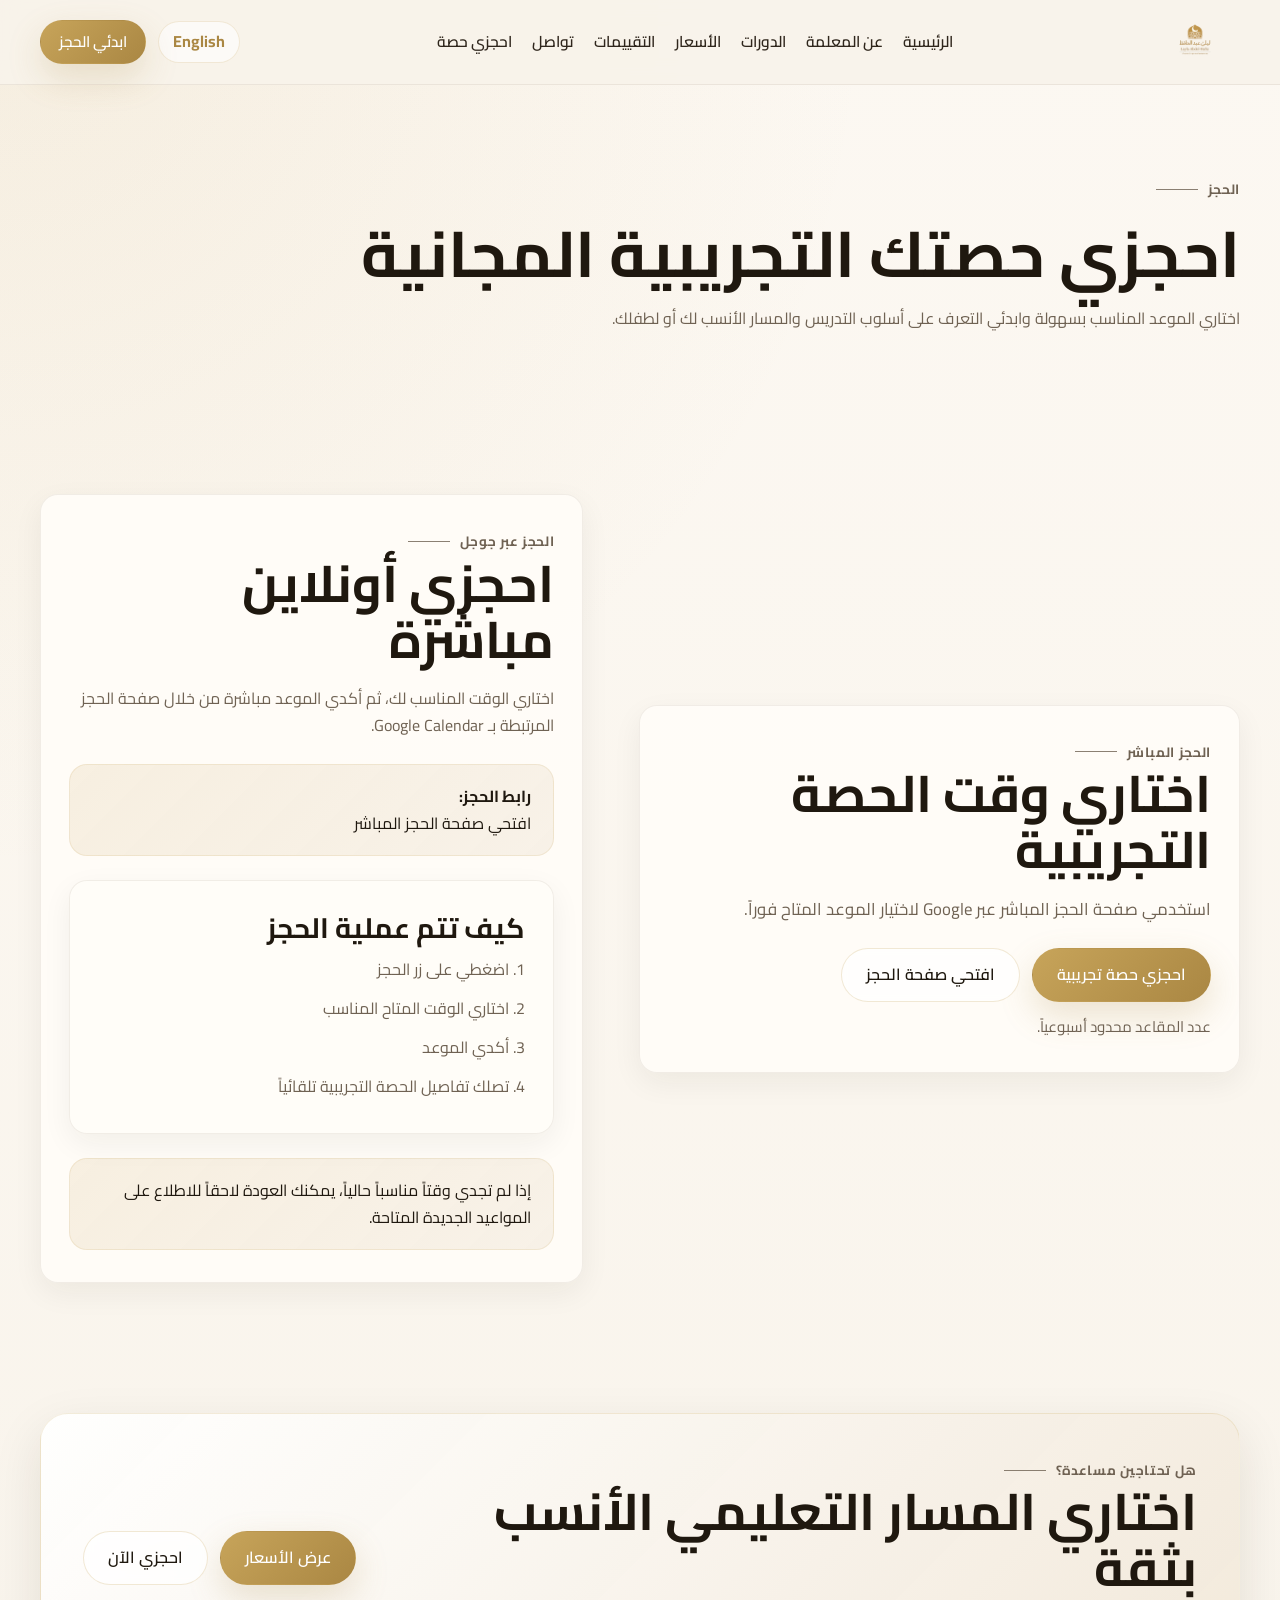
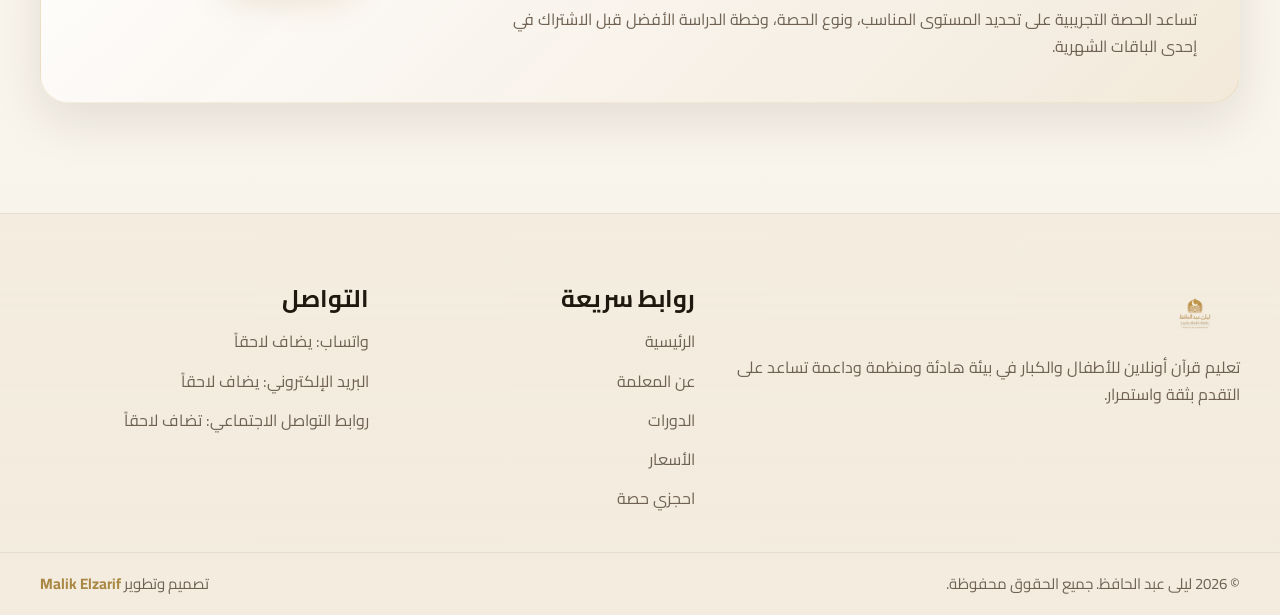
==== commit 4c1a407e: "Add files via upload" ====
--- a/booking-ar.html
+++ b/booking-ar.html
@@ -244,6 +244,6 @@
     </div>
   </footer>
 
-  <script src="js/script.js"></script>
+  <script src="js/script.js?v=3"></script>
 </body>
 </html>
--- a/css/style.css
+++ b/css/style.css
@@ -26,7 +26,7 @@
   --radius-lg: 28px;
   --radius-pill: 999px;
   --container: 1200px;
-  --header-height: 92px;
+  --header-height: 108px;
   --transition: 0.28s ease;
 }
 
@@ -139,12 +139,12 @@
    ========================= */
 
 .container {
-  width: min(100% - 2rem, var(--container));
+  width: min(100% - 32px, var(--container));
   margin-inline: auto;
 }
 
 .section {
-  padding: 110px 0;
+  padding: 100px 0;
 }
 
 .section-heading {
@@ -243,7 +243,7 @@
 }
 
 .btn-secondary {
-  background: rgba(255, 255, 255, 0.65);
+  background: rgba(255, 255, 255, 0.75);
   color: var(--heading);
   border-color: rgba(199, 164, 90, 0.25);
   backdrop-filter: blur(6px);
@@ -275,6 +275,12 @@
 
 body.rtl .text-link::after {
   content: "←";
+}
+
+.cta-note {
+  margin-top: 12px;
+  color: var(--text-soft);
+  font-size: 0.95rem;
 }
 
 /* =========================
@@ -286,7 +292,7 @@
   top: 0;
   z-index: 100;
   backdrop-filter: blur(14px);
-  background: rgba(248, 243, 234, 0.78);
+  background: rgba(248, 243, 234, 0.84);
   border-bottom: 1px solid rgba(80, 58, 30, 0.08);
 }
 
@@ -294,7 +300,7 @@
   display: flex;
   align-items: center;
   justify-content: space-between;
-  gap: 22px;
+  gap: 20px;
   min-height: var(--header-height);
 }
 
@@ -302,23 +308,26 @@
   display: inline-flex;
   align-items: center;
   flex-shrink: 0;
+  min-width: 0;
 }
 
 .site-logo {
   display: block;
   width: auto;
-  height: 140px;
+  max-width: 280px;
+  height: 96px;
   object-fit: contain;
 }
 
 .footer-logo {
-  height: 126px;
+  max-width: 320px;
+  height: 118px;
 }
 
 .main-nav {
   display: flex;
   align-items: center;
-  gap: 24px;
+  gap: 22px;
 }
 
 .main-nav a {
@@ -326,6 +335,7 @@
   color: var(--text);
   font-size: 0.97rem;
   font-weight: 600;
+  white-space: nowrap;
 }
 
 .main-nav a::after {
@@ -367,6 +377,7 @@
   color: var(--gold-deep);
   font-weight: 700;
   background: rgba(255, 255, 255, 0.48);
+  white-space: nowrap;
 }
 
 .lang-switch:hover {
@@ -378,11 +389,12 @@
   flex-direction: column;
   justify-content: center;
   gap: 5px;
-  width: 48px;
-  height: 48px;
+  width: 46px;
+  height: 46px;
   border-radius: 50%;
   border: 1px solid rgba(199, 164, 90, 0.2);
-  background: rgba(255, 255, 255, 0.6);
+  background: rgba(255, 255, 255, 0.65);
+  flex-shrink: 0;
 }
 
 .menu-toggle span {
@@ -399,10 +411,14 @@
   background: rgba(253, 250, 244, 0.98);
 }
 
+.mobile-menu.is-open {
+  display: block;
+}
+
 .mobile-nav {
   display: flex;
   flex-direction: column;
-  padding: 12px 1rem 20px;
+  padding: 12px 16px 20px;
 }
 
 .mobile-nav a {
@@ -410,10 +426,6 @@
   border-bottom: 1px solid rgba(80, 58, 30, 0.06);
   font-weight: 600;
   color: var(--text);
-}
-
-.mobile-menu.is-open {
-  display: block;
 }
 
 /* =========================
@@ -533,17 +545,37 @@
 }
 
 /* =========================
-   TRUST / CARDS
+   CARDS / GRIDS
    ========================= */
 
 .trust-section {
   padding: 0 0 20px;
 }
 
+.trust-grid,
+.feature-grid,
+.course-grid,
+.testimonial-grid,
+.pricing-grid,
+.footer-grid,
+.form-grid {
+  display: grid;
+  gap: 24px;
+}
+
 .trust-grid {
-  display: grid;
   grid-template-columns: repeat(3, minmax(0, 1fr));
-  gap: 22px;
+}
+
+.feature-grid,
+.course-grid,
+.testimonial-grid {
+  grid-template-columns: repeat(3, minmax(0, 1fr));
+}
+
+.pricing-grid {
+  grid-template-columns: repeat(4, minmax(0, 1fr));
+  align-items: stretch;
 }
 
 .trust-card,
@@ -551,9 +583,10 @@
 .course-card,
 .testimonial-card,
 .pricing-card,
-.content-card {
+.content-card,
+.review-card {
   position: relative;
-  background: rgba(255, 253, 249, 0.84);
+  background: rgba(255, 253, 249, 0.88);
   border: 1px solid rgba(80, 58, 30, 0.08);
   border-radius: var(--radius-md);
   box-shadow: var(--shadow-sm);
@@ -561,83 +594,6 @@
 
 .trust-card {
   padding: 30px 26px;
-}
-
-.trust-card h2 {
-  font-size: 1.7rem;
-  margin-bottom: 10px;
-}
-
-.trust-card p {
-  margin-bottom: 0;
-  color: var(--text-soft);
-}
-
-/* =========================
-   SPLIT SECTION
-   ========================= */
-
-.split-layout {
-  display: grid;
-  grid-template-columns: minmax(300px, 0.95fr) minmax(0, 1.05fr);
-  gap: 56px;
-  align-items: center;
-}
-
-body.rtl .split-layout {
-  grid-template-columns: minmax(0, 1.05fr) minmax(300px, 0.95fr);
-}
-
-.section-media img,
-.image-frame img,
-.split-layout img {
-  width: 100%;
-  min-height: 420px;
-  object-fit: cover;
-  border-radius: var(--radius-lg);
-  box-shadow: var(--shadow-md);
-}
-
-.image-frame {
-  position: relative;
-  padding: 14px;
-  border-radius: calc(var(--radius-lg) + 6px);
-  background: linear-gradient(180deg, rgba(255, 255, 255, 0.72), rgba(240, 230, 212, 0.86));
-  border: 1px solid rgba(199, 164, 90, 0.16);
-  box-shadow: var(--shadow-md);
-}
-
-.section-content p:last-of-type {
-  margin-bottom: 24px;
-}
-
-/* =========================
-   FEATURES / COURSES
-   ========================= */
-
-.feature-grid,
-.course-grid,
-.testimonial-grid,
-.pricing-grid {
-  display: grid;
-  gap: 24px;
-}
-
-.feature-grid {
-  grid-template-columns: repeat(3, minmax(0, 1fr));
-}
-
-.course-grid {
-  grid-template-columns: repeat(3, minmax(0, 1fr));
-}
-
-.testimonial-grid {
-  grid-template-columns: repeat(3, minmax(0, 1fr));
-}
-
-.pricing-grid {
-  grid-template-columns: repeat(4, minmax(0, 1fr));
-  align-items: stretch;
 }
 
 .feature-card,
@@ -645,6 +601,11 @@
 .testimonial-card,
 .content-card {
   padding: 32px 28px;
+}
+
+.trust-card h2 {
+  font-size: 1.7rem;
+  margin-bottom: 10px;
 }
 
 .feature-card h3,
@@ -655,6 +616,7 @@
   margin-bottom: 12px;
 }
 
+.trust-card p,
 .feature-card p,
 .course-card p,
 .testimonial-card p,
@@ -682,6 +644,44 @@
 body.rtl .course-card::before,
 body.rtl .feature-card::before {
   background: linear-gradient(270deg, var(--gold), rgba(199, 164, 90, 0.1));
+}
+
+/* =========================
+   SPLIT SECTION
+   ========================= */
+
+.split-layout {
+  display: grid;
+  grid-template-columns: minmax(300px, 0.95fr) minmax(0, 1.05fr);
+  gap: 56px;
+  align-items: center;
+}
+
+body.rtl .split-layout {
+  grid-template-columns: minmax(0, 1.05fr) minmax(300px, 0.95fr);
+}
+
+.section-media img,
+.image-frame img,
+.split-layout img {
+  width: 100%;
+  min-height: 420px;
+  object-fit: cover;
+  border-radius: var(--radius-lg);
+  box-shadow: var(--shadow-md);
+}
+
+.image-frame {
+  position: relative;
+  padding: 14px;
+  border-radius: calc(var(--radius-lg) + 6px);
+  background: linear-gradient(180deg, rgba(255, 255, 255, 0.72), rgba(240, 230, 212, 0.86));
+  border: 1px solid rgba(199, 164, 90, 0.16);
+  box-shadow: var(--shadow-md);
+}
+
+.section-content p:last-of-type {
+  margin-bottom: 24px;
 }
 
 /* =========================
@@ -786,22 +786,70 @@
 }
 
 /* =========================
-   TESTIMONIALS
+   REVIEWS
    ========================= */
 
-.testimonial-card {
-  height: 100%;
-}
-
-.testimonial-card p {
-  margin-bottom: 18px;
-  font-size: 1.02rem;
-}
-
-.testimonial-card span {
+.reviews-actions {
+  display: flex;
+  justify-content: center;
+  margin-bottom: 32px;
+}
+
+.Reviews-section .trial-banner {
+  margin: 24px 0 0;
+  padding: 0;
+  height: 24px;
+  background: transparent;
+  border: 0;
+  box-shadow: none;
+}
+
+.reviews-grid {
+  display: grid;
+  grid-template-columns: repeat(auto-fit, minmax(280px, 340px));
+  justify-content: center;
+  gap: 24px;
+}
+
+.review-card {
+  width: 100%;
+  max-width: 340px;
+  padding: 28px 24px;
+}
+
+.review-header {
+  display: flex;
+  align-items: center;
+  justify-content: space-between;
+  gap: 12px;
+  margin-bottom: 14px;
+}
+
+.review-name {
+  font-weight: 700;
+  color: var(--heading);
+}
+
+.review-stars {
   color: var(--gold-deep);
-  font-weight: 700;
-  font-size: 0.92rem;
+  letter-spacing: 2px;
+  font-size: 0.95rem;
+  white-space: nowrap;
+}
+
+.review-text {
+  margin: 0 0 14px;
+  color: var(--text-soft);
+}
+
+.review-date {
+  font-size: 0.9rem;
+  color: var(--text-soft);
+  opacity: 0.8;
+}
+
+.loading-review {
+  text-align: center;
 }
 
 /* =========================
@@ -852,7 +900,6 @@
 }
 
 .footer-grid {
-  display: grid;
   grid-template-columns: 1.4fr 0.8fr 0.9fr;
   gap: 34px;
   padding: 72px 0 40px;
@@ -923,7 +970,6 @@
 }
 
 .form-grid {
-  display: grid;
   grid-template-columns: repeat(2, minmax(0, 1fr));
   gap: 18px;
 }
@@ -991,16 +1037,6 @@
     gap: 18px;
   }
 
-  .hero-grid,
-  .split-layout,
-  .feature-grid,
-  .course-grid,
-  .testimonial-grid,
-  .pricing-grid,
-  .footer-grid {
-    gap: 20px;
-  }
-
   .pricing-grid {
     grid-template-columns: repeat(2, minmax(0, 1fr));
   }
@@ -1022,7 +1058,7 @@
 
 @media (max-width: 980px) {
   :root {
-    --header-height: 82px;
+    --header-height: 84px;
   }
 
   .main-nav,
@@ -1039,11 +1075,13 @@
   }
 
   .site-logo {
-    height: 60px;
+    max-width: 220px;
+    height: 76px;
   }
 
   .footer-logo {
-    height: 72px;
+    max-width: 260px;
+    height: 92px;
   }
 
   .hero-grid,
@@ -1094,41 +1132,97 @@
   }
 }
 
-@media (max-width: 720px) {
+@media (max-width: 768px) {
+  :root {
+    --header-height: 78px;
+  }
+
+  html,
+  body {
+    overflow-x: hidden;
+  }
+
+  .container {
+    width: min(100% - 20px, var(--container));
+  }
+
+  .site-header {
+    backdrop-filter: blur(10px);
+  }
+
+  .header-inner {
+    min-height: 78px;
+    gap: 10px;
+  }
+
+  .site-logo {
+    max-width: 150px;
+    height: 54px;
+  }
+
+  .lang-switch {
+    min-height: 40px;
+    padding: 0 14px;
+    font-size: 0.9rem;
+    width: auto;
+  }
+
+  .menu-toggle {
+    width: 44px;
+    height: 44px;
+  }
+
+  .mobile-menu {
+    box-shadow: 0 18px 40px rgba(31, 24, 15, 0.08);
+  }
+
+  .mobile-nav {
+    padding: 10px 14px 18px;
+  }
+
+  .mobile-nav a {
+    padding: 14px 8px;
+    font-size: 0.98rem;
+  }
+
+  .page-hero,
+  .hero-section {
+    padding-top: 42px;
+    padding-bottom: 42px;
+  }
+
+  .page-hero h1,
+  .hero-content h1 {
+    font-size: clamp(2rem, 9vw, 2.8rem);
+    line-height: 1.08;
+    margin-bottom: 14px;
+  }
+
+  .page-hero p,
+  .hero-text,
+  .hero-content p {
+    font-size: 0.98rem;
+    line-height: 1.65;
+    margin-bottom: 20px;
+  }
+
   .section {
-    padding: 82px 0;
-  }
-
-  .header-inner {
-    gap: 14px;
-  }
-
-  .site-logo {
-    height: 52px;
-  }
-
-  .footer-logo {
-    height: 64px;
-  }
-
-  .hero-content h1,
-  .page-hero h1 {
-    font-size: clamp(2.25rem, 11vw, 3.3rem);
-  }
-
-  .hero-text,
-  .hero-content p,
-  .page-hero p {
-    font-size: 1rem;
-  }
-
-  .hero-points {
-    flex-direction: column;
-    align-items: flex-start;
-  }
-
-  body.rtl .hero-points {
-    align-items: flex-end;
+    padding: 64px 0;
+  }
+
+  .section-heading {
+    margin-bottom: 28px;
+  }
+
+  .section-heading h2,
+  .section h2 {
+    font-size: clamp(1.9rem, 8vw, 2.5rem);
+    line-height: 1.12;
+  }
+
+  .eyebrow {
+    margin-bottom: 12px;
+    font-size: 0.72rem;
   }
 
   .trust-grid,
@@ -1137,141 +1231,314 @@
   .testimonial-grid,
   .pricing-grid,
   .footer-grid,
-  .form-grid {
+  .form-grid,
+  .reviews-grid {
     grid-template-columns: 1fr;
-  }
-
-  .pricing-card.featured {
-    transform: none;
-  }
-
-  .cta-box {
-    padding: 28px 22px;
-  }
-
+    gap: 16px;
+  }
+
+  .split-layout {
+    display: grid;
+    grid-template-columns: 1fr;
+    gap: 20px;
+    align-items: stretch;
+  }
+
+  .content-card,
   .feature-card,
   .course-card,
   .testimonial-card,
   .pricing-card,
   .trust-card,
-  .content-card {
-    padding: 24px 20px;
-  }
-
-  .footer-grid {
-    padding-top: 56px;
-  }
-
-  .footer-bottom-inner {
-    padding: 16px 0 22px;
-  }
-}
-
-@media (max-width: 520px) {
-  .container {
-    width: min(100% - 1.2rem, var(--container));
-  }
-
-  .hero-actions,
-  .cta-actions {
+  .review-card {
+    width: 100%;
+    max-width: 100%;
+    padding: 20px 18px;
+    border-radius: 18px;
+  }
+
+  .hero-image-card {
+    padding: 10px;
+  }
+
+  .hero-image-card img,
+  .hero-media > img,
+  .section-media img,
+  .image-frame img,
+  .split-layout img {
+    min-height: 250px;
+  }
+
+  .hero-points {
+    gap: 10px;
+  }
+
+  .hero-points li {
+    width: 100%;
+    justify-content: center;
+    text-align: center;
+  }
+
+  .cta-box {
+    display: flex;
     flex-direction: column;
     align-items: stretch;
-  }
-
+    gap: 18px;
+    padding: 22px 18px;
+    border-radius: 22px;
+  }
+
+  .cta-actions,
+  .hero-actions,
+  .reviews-actions {
+    display: flex;
+    flex-direction: column;
+    gap: 12px;
+    width: 100%;
+  }
+
+  .cta-actions .btn,
+  .hero-actions .btn,
+  .reviews-actions .btn,
   .btn,
+  .btn-sm {
+    width: 100%;
+    max-width: 100%;
+    min-height: 52px;
+  }
+
+  .trial-banner {
+    padding: 16px 14px;
+    border-radius: 16px;
+    margin-top: 18px;
+  }
+
+  .Reviews-section .trial-banner {
+    height: 20px;
+    margin-top: 20px;
+    padding: 0;
+  }
+
+  .pricing-card.featured {
+    transform: none;
+  }
+
+  .pricing-card h3 {
+    font-size: 2rem;
+  }
+
+  .review-header {
+    align-items: flex-start;
+    flex-direction: column;
+    gap: 6px;
+  }
+
+  .review-stars {
+    letter-spacing: 1px;
+  }
+
+  .footer-grid {
+    padding: 46px 0 28px;
+  }
+
+  .footer-logo {
+    max-width: 180px;
+    height: 68px;
+  }
+
+  .footer-bottom-inner {
+    flex-direction: column;
+    gap: 10px;
+    padding: 16px 0 20px;
+  }
+
+  input,
+  select,
+  textarea {
+    min-height: 52px;
+    padding: 13px 14px;
+    border-radius: 14px;
+  }
+
+  textarea {
+    min-height: 130px;
+  }
+}
+
+@media (max-width: 480px) {
+  .site-logo {
+    max-width: 132px;
+    height: 48px;
+  }
+
   .lang-switch {
-    width: 100%;
-  }
-
-  .hero-image-card {
-    padding: 10px;
-  }
-
-  .section-heading {
-    margin-bottom: 36px;
-  }
-
-  .eyebrow {
-    font-size: 0.74rem;
-  }
-}.reviews-grid {
-  display: grid;
-  grid-template-columns: repeat(3, minmax(0, 1fr));
-  gap: 24px;
-}
-
-.review-card {
-  padding: 28px 24px;
-  border-radius: var(--radius-md);
-  background: rgba(255, 253, 249, 0.88);
-  border: 1px solid rgba(80, 58, 30, 0.08);
-  box-shadow: var(--shadow-sm);
-}
-
-.review-header {
+    padding: 0 12px;
+    font-size: 0.86rem;
+  }
+
+  .menu-toggle {
+    width: 42px;
+    height: 42px;
+  }
+
+  .page-hero h1,
+  .hero-content h1 {
+    font-size: clamp(1.8rem, 10vw, 2.5rem);
+  }
+
+  .section-heading h2,
+  .section h2 {
+    font-size: clamp(1.7rem, 9vw, 2.2rem);
+  }
+
+  .content-card,
+  .feature-card,
+  .course-card,
+  .testimonial-card,
+  .pricing-card,
+  .trust-card,
+  .review-card {
+    padding: 18px 16px;
+  }
+
+  .cta-box {
+    padding: 20px 16px;
+  }
+
+  .hero-image-card img,
+  .hero-media > img,
+  .section-media img,
+  .image-frame img,
+  .split-layout img {
+    min-height: 220px;
+  }
+}
+
+@media (min-width: 981px) {
+  .mobile-menu {
+    display: none !important;
+  }
+
+  .menu-toggle {
+    display: none !important;
+  }
+}.site-header {
+  position: sticky;
+  top: 0;
+  z-index: 1000;
+  background: rgba(248, 243, 234, 0.95);
+  backdrop-filter: blur(10px);
+  border-bottom: 1px solid rgba(80, 58, 30, 0.08);
+}
+
+.header-inner {
   display: flex;
   align-items: center;
   justify-content: space-between;
   gap: 12px;
-  margin-bottom: 14px;
-}
-
-.review-name {
-  font-weight: 700;
-  color: var(--heading);
-}
-
-.review-stars {
-  color: var(--gold-deep);
-  letter-spacing: 2px;
-  font-size: 0.95rem;
-}
-
-.review-text {
-  margin: 0 0 14px;
-  color: var(--text-soft);
-}
-
-.review-date {
-  font-size: 0.9rem;
-  color: var(--text-soft);
-  opacity: 0.8;
-}
-
-.loading-review {
-  text-align: center;
+  min-height: 84px;
+}
+
+.site-logo {
+  display: block;
+  width: auto;
+  max-width: 180px;
+  height: 60px;
+  object-fit: contain;
+}
+
+.main-nav {
+  display: flex;
+  align-items: center;
+  gap: 20px;
+}
+
+.main-nav a {
+  font-weight: 600;
+}
+
+.header-actions {
+  display: flex;
+  align-items: center;
+  gap: 12px;
+}
+
+.lang-switch {
+  display: inline-flex;
+  align-items: center;
+  justify-content: center;
+  min-height: 42px;
+  padding: 0 14px;
+  border: 1px solid rgba(199, 164, 90, 0.22);
+  border-radius: 999px;
+  color: #aa8743;
+  background: rgba(255, 255, 255, 0.6);
+  white-space: nowrap;
+}
+
+.menu-toggle {
+  display: none;
+  flex-direction: column;
+  justify-content: center;
+  gap: 5px;
+  width: 44px;
+  height: 44px;
+  border: 1px solid rgba(199, 164, 90, 0.2);
+  border-radius: 50%;
+  background: rgba(255, 255, 255, 0.7);
+}
+
+.menu-toggle span {
+  width: 20px;
+  height: 2px;
+  margin: 0 auto;
+  background: #1f180f;
+  border-radius: 999px;
+}
+
+.mobile-menu {
+  display: none;
+  background: rgba(253, 250, 244, 0.98);
+  border-top: 1px solid rgba(80, 58, 30, 0.08);
+}
+
+.mobile-menu.is-open {
+  display: block !important;
+}
+
+.mobile-nav {
+  display: flex;
+  flex-direction: column;
+  padding: 12px 16px 18px;
+}
+
+.mobile-nav a {
+  padding: 14px 8px;
+  border-bottom: 1px solid rgba(80, 58, 30, 0.06);
+  font-weight: 600;
 }
 
 @media (max-width: 980px) {
-  .reviews-grid {
-    grid-template-columns: repeat(2, minmax(0, 1fr));
-  }
-}
-
-@media (max-width: 720px) {
-  .reviews-grid {
-    grid-template-columns: 1fr;
-  }
-}.btn {
-  display: inline-block;
-  padding: 12px 22px;
-  border-radius: 999px;
-  font-weight: 600;
-  font-size: 0.95rem;
-  text-decoration: none;
-  text-align: center;
-  cursor: pointer;
-  transition: all 0.3s ease;
-}
-
-.btn-secondary {
-  background: transparent;
-  color: var(--gold-deep);
-  border: 1.5px solid var(--gold-deep);
-}
-
-.btn-secondary:hover {
-  background: var(--gold-deep);
-  color: #fff;
-  transform: translateY(-2px);
+  .main-nav {
+    display: none !important;
+  }
+
+  .menu-toggle {
+    display: inline-flex !important;
+  }
+
+  .site-logo {
+    max-width: 150px;
+    height: 52px;
+  }
+}
+
+@media (min-width: 981px) {
+  .mobile-menu {
+    display: none !important;
+  }
+
+  .menu-toggle {
+    display: none !important;
+  }
 }
